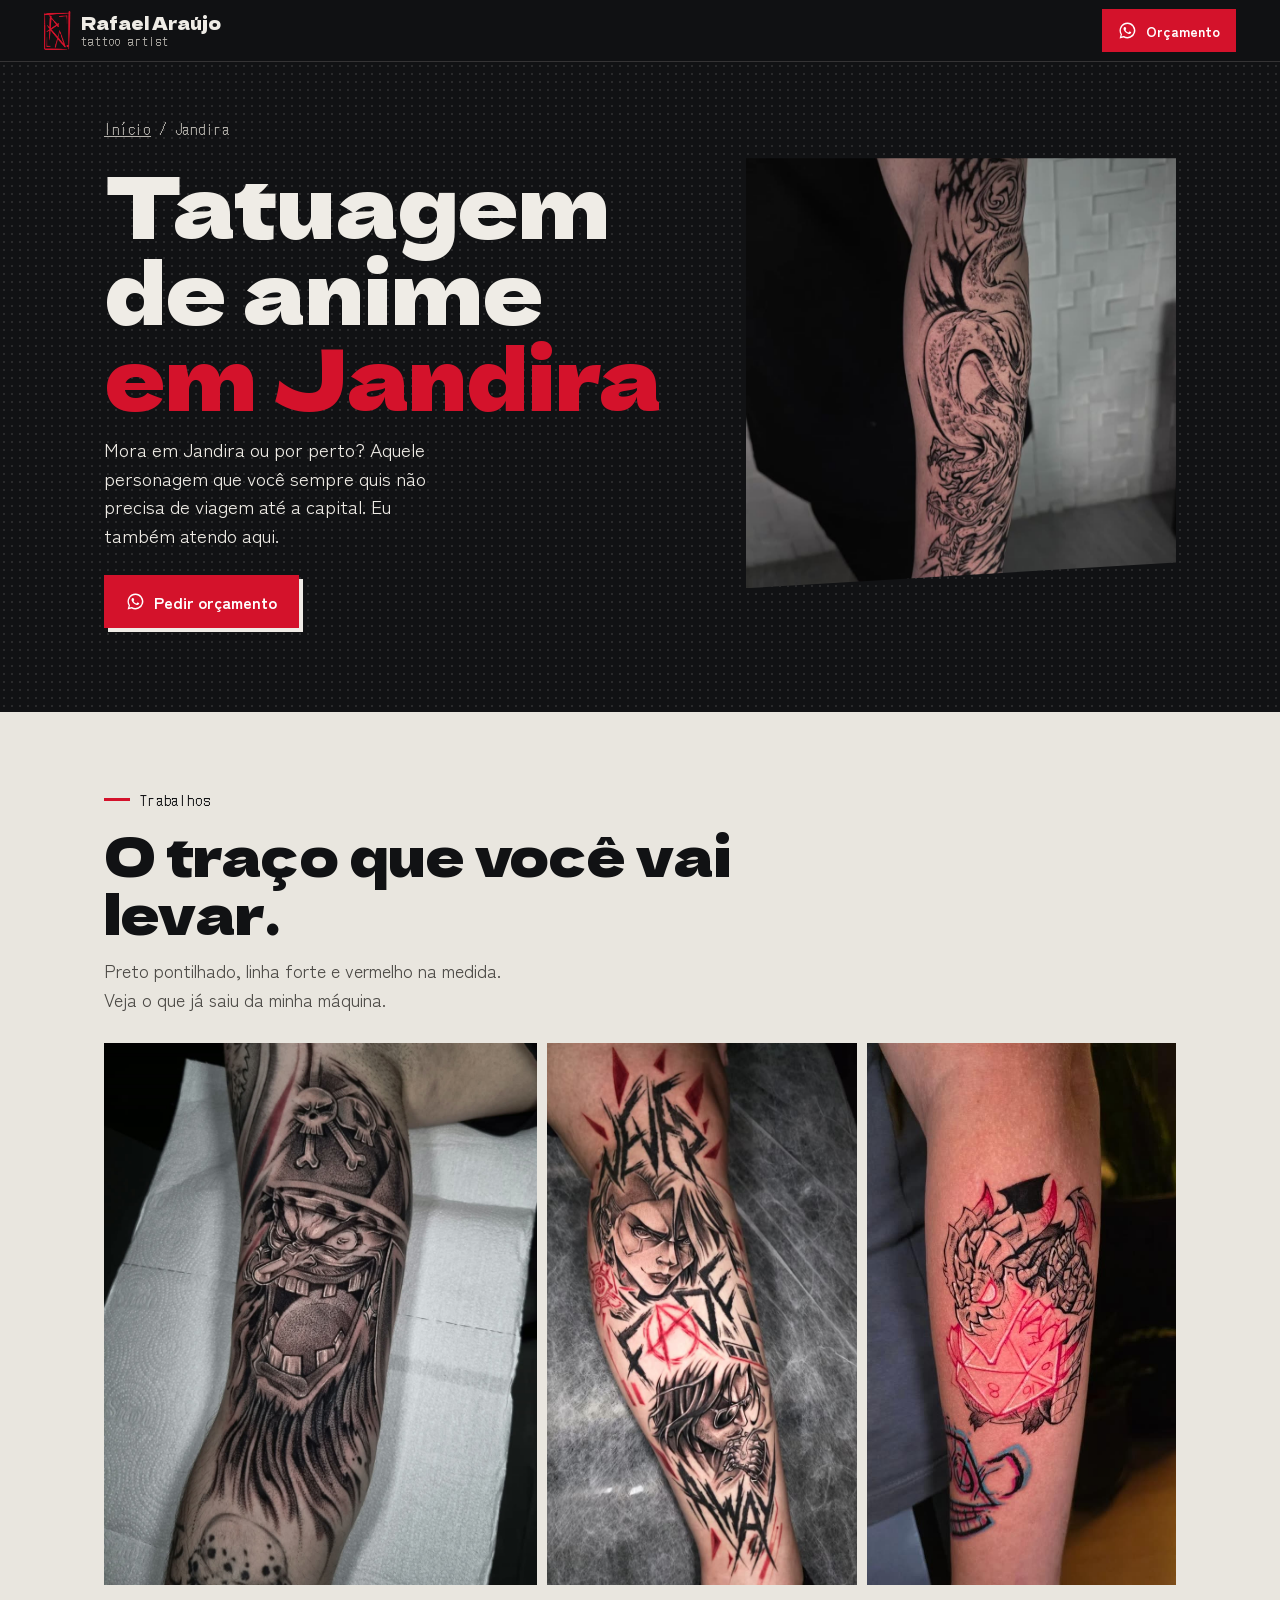
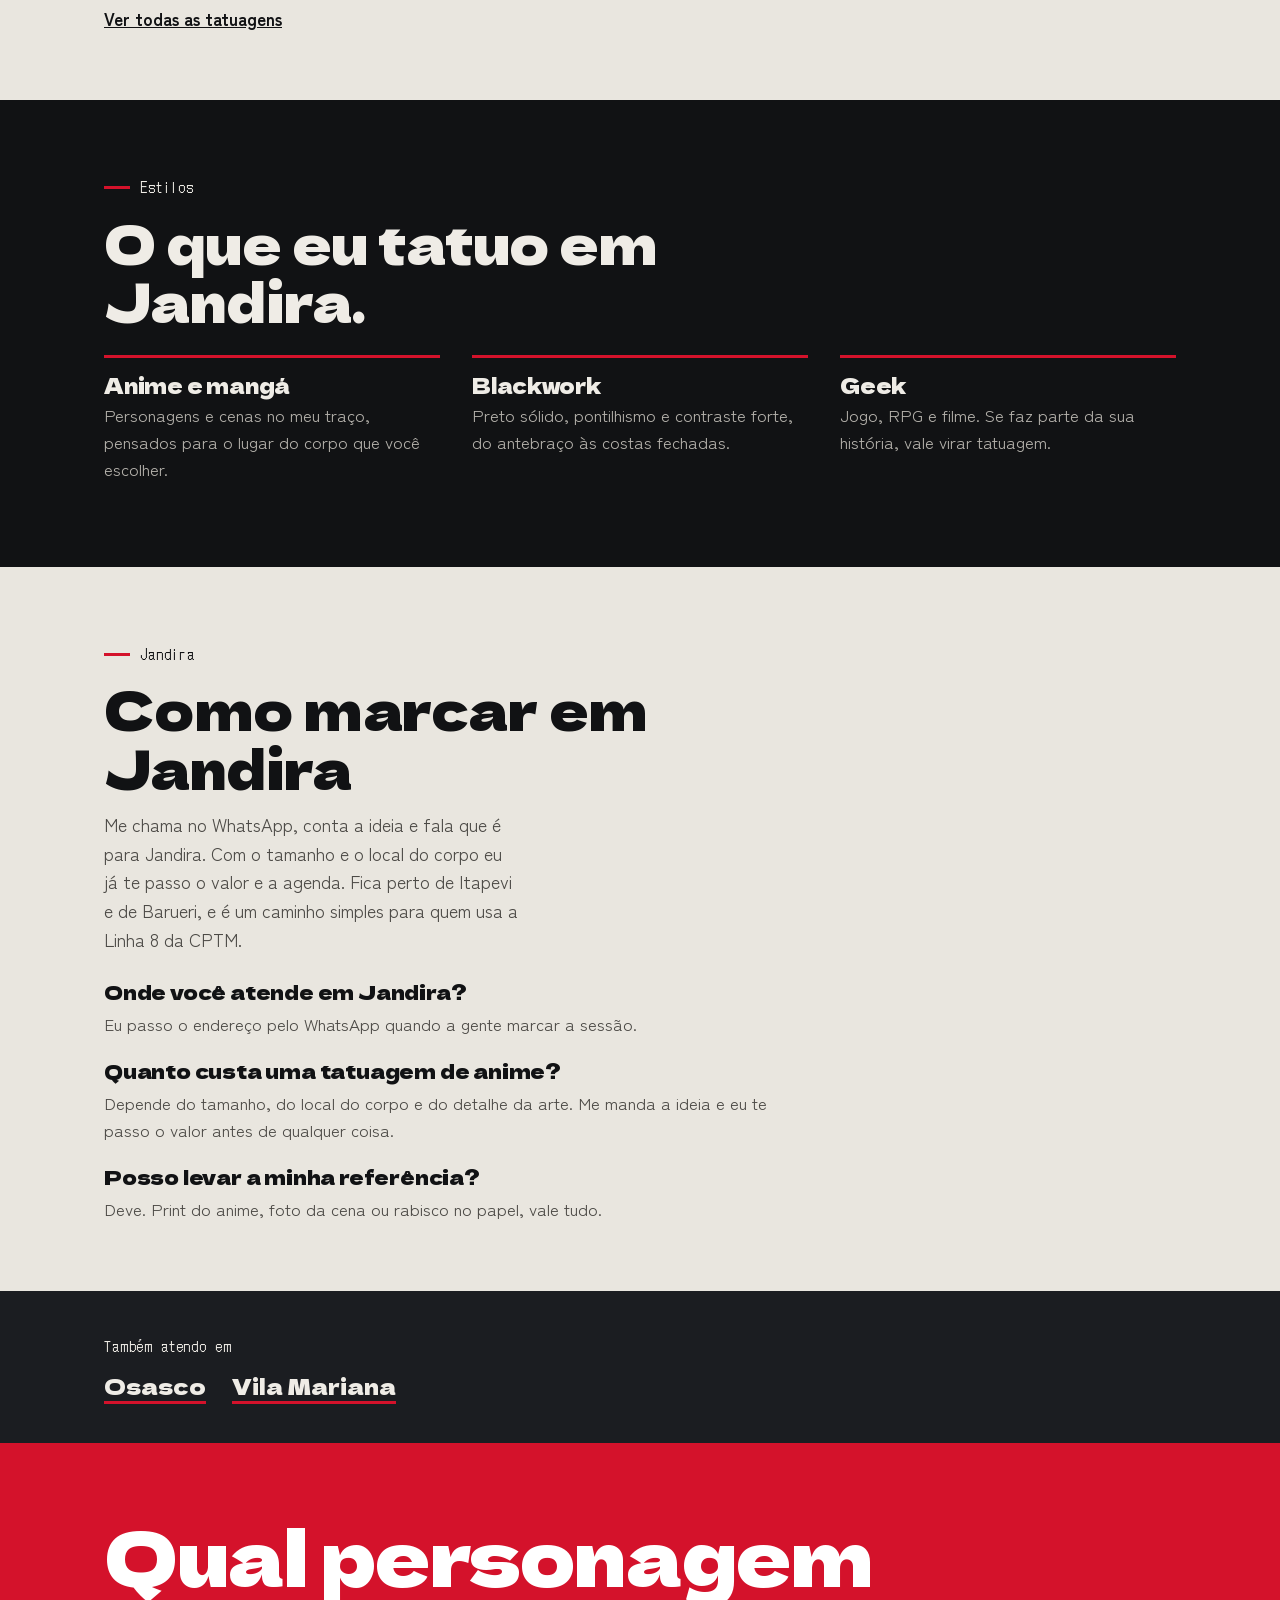
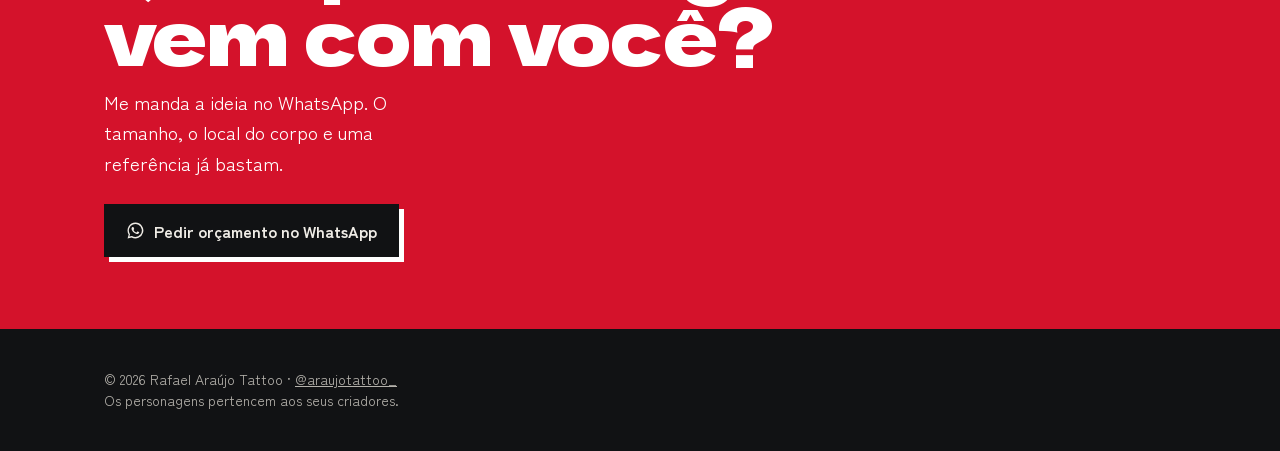
==== jandira/index.html @ 93a1cc13 "Adiciona SEO: páginas de cidade, dados estruturados e sitemap Co-Authored-By: Claude Opus 5.5 <norep" ====
<!doctype html>
<html lang="pt-BR">
<head>
<meta charset="utf-8">
<meta name="viewport" content="width=device-width, initial-scale=1, viewport-fit=cover">
<title>Tatuagem de Anime em Jandira | Rafael Araújo Tattoo</title>
<meta name="description" content="Tatuador de anime, blackwork e geek em Jandira, SP. Veja os trabalhos e peça seu orçamento pelo WhatsApp.">
<meta name="theme-color" content="#111214">
<meta name="robots" content="index,follow,max-image-preview:large">
<link rel="canonical" href="https://gabrie345.github.io/rafael-araujo-tattoo/jandira/">
<meta name="twitter:card" content="summary_large_image">
<meta property="og:locale" content="pt_BR">
<meta property="og:site_name" content="Rafael Araújo Tattoo">
<meta property="og:title" content="Tatuagem de Anime em Jandira | Rafael Araújo Tattoo">
<meta property="og:description" content="Tatuador de anime, blackwork e geek em Jandira, SP. Veja os trabalhos e peça seu orçamento pelo WhatsApp.">
<meta property="og:type" content="website">
<meta property="og:url" content="https://gabrie345.github.io/rafael-araujo-tattoo/jandira/">
<meta property="og:image:width" content="1200">
<meta property="og:image:height" content="630">
<meta property="og:image" content="https://gabrie345.github.io/rafael-araujo-tattoo/assets/og.jpg">
<link rel="icon" href="data:image/svg+xml,%3Csvg xmlns='http://www.w3.org/2000/svg' viewBox='0 0 40 56'%3E%3Crect width='40' height='56' fill='%23111214'/%3E%3Cpath d='M3 3H37V53H3ZM10 8V38M10 8L22 22 7 30M10 24L31 50M29 28L19 50M29 28L34 46' fill='none' stroke='%23D4122B' stroke-width='3.4' stroke-linecap='round' stroke-linejoin='round'/%3E%3C/svg%3E">
<link rel="preconnect" href="https://fonts.googleapis.com">
<link rel="preconnect" href="https://fonts.gstatic.com" crossorigin>
<link href="https://fonts.googleapis.com/css2?family=Dela+Gothic+One&family=DotGothic16&family=Zen+Kaku+Gothic+New:wght@400;700&display=swap" rel="stylesheet">
<link rel="stylesheet" href="../assets/cidade.css">
<script type="application/ld+json">[{"@context":"https://schema.org","@type":"TattooParlor","@id":"https://gabrie345.github.io/rafael-araujo-tattoo/jandira/#negocio","name":"Rafael Araújo Tattoo Jandira","url":"https://gabrie345.github.io/rafael-araujo-tattoo/jandira/","image":"https://gabrie345.github.io/rafael-araujo-tattoo/assets/og.jpg","description":"Tatuador de anime, blackwork e geek em Jandira, SP. Veja os trabalhos e peça seu orçamento pelo WhatsApp.","telephone":"+55-11-95864-4330","address":{"@type":"PostalAddress","addressLocality":"Jandira","addressRegion":"SP","addressCountry":"BR"},"areaServed":{"@type":"Place","name":"Jandira"},"sameAs":["https://www.instagram.com/araujotattoo_/"]},{"@context":"https://schema.org","@type":"BreadcrumbList","itemListElement":[{"@type":"ListItem","position":1,"name":"Início","item":"https://gabrie345.github.io/rafael-araujo-tattoo/"},{"@type":"ListItem","position":2,"name":"Jandira","item":"https://gabrie345.github.io/rafael-araujo-tattoo/jandira/"}]}]</script>
</head>
<body>
<a class="skip" href="#main">Pular para o conteúdo</a>
<header class="nav">
  <a class="brand" href="../" aria-label="Rafael Araújo Tattoo, início">
    <img src="../assets/selo.webp" alt="" width="395" height="569">
    <span>Rafael Araújo<small>tattoo artist</small></span>
  </a>
  <a class="btn btn-red btn-sm" href="https://wa.me/5511958644330?text=Oi%2C%20Rafael%21%20Vi%20seu%20site%20e%20quero%20um%20or%C3%A7amento%20em%20Jandira." target="_blank" rel="noopener"><svg viewBox="0 0 24 24" aria-hidden="true"><path fill="currentColor" d="M12 2a10 10 0 0 0-8.6 15.1L2 22l5-1.3A10 10 0 1 0 12 2Zm0 18.2c-1.6 0-3.1-.4-4.4-1.2l-.3-.2-3 .8.8-2.9-.2-.3A8.2 8.2 0 1 1 12 20.2Zm4.5-6.1c-.2-.1-1.5-.7-1.7-.8-.2-.1-.4-.1-.6.1l-.8 1c-.1.2-.3.2-.5.1a6.7 6.7 0 0 1-3.3-2.9c-.3-.4.2-.4.7-1.4.1-.2 0-.3 0-.4l-.8-1.8c-.2-.5-.4-.4-.6-.4h-.5c-.2 0-.4.1-.6.3-.2.2-.8.8-.8 2s.8 2.3 1 2.5c.1.2 1.6 2.5 4 3.5 1.5.6 2 .7 2.8.6.4-.1 1.5-.6 1.7-1.2.2-.6.2-1.1.1-1.2l-.4-.2Z"/></svg>Orçamento</a>
</header>

<main id="main" tabindex="-1">
<section class="topo">
  <div class="wrap topo-grid">
    <div>
      <nav class="migalha mono" aria-label="Você está em"><a href="../">Início</a> / Jandira</nav>
      <h1>Tatuagem de anime <em>em Jandira</em></h1>
      <p class="lead">Mora em Jandira ou por perto? Aquele personagem que você sempre quis não precisa de viagem até a capital. Eu também atendo aqui.</p>
      <a class="btn btn-red" href="https://wa.me/5511958644330?text=Oi%2C%20Rafael%21%20Vi%20seu%20site%20e%20quero%20um%20or%C3%A7amento%20em%20Jandira." target="_blank" rel="noopener"><svg viewBox="0 0 24 24" aria-hidden="true"><path fill="currentColor" d="M12 2a10 10 0 0 0-8.6 15.1L2 22l5-1.3A10 10 0 1 0 12 2Zm0 18.2c-1.6 0-3.1-.4-4.4-1.2l-.3-.2-3 .8.8-2.9-.2-.3A8.2 8.2 0 1 1 12 20.2Zm4.5-6.1c-.2-.1-1.5-.7-1.7-.8-.2-.1-.4-.1-.6.1l-.8 1c-.1.2-.3.2-.5.1a6.7 6.7 0 0 1-3.3-2.9c-.3-.4.2-.4.7-1.4.1-.2 0-.3 0-.4l-.8-1.8c-.2-.5-.4-.4-.6-.4h-.5c-.2 0-.4.1-.6.3-.2.2-.8.8-.8 2s.8 2.3 1 2.5c.1.2 1.6 2.5 4 3.5 1.5.6 2 .7 2.8.6.4-.1 1.5-.6 1.7-1.2.2-.6.2-1.1.1-1.2l-.4-.2Z"/></svg>Pedir orçamento</a>
    </div>
    <div class="topo-foto"><img src="../assets/tattoo-dragao.jpg" alt="Tatuagem de dragão em linhas pretas no antebraço, feita por Rafael Araújo" width="1000" height="1186" fetchpriority="high"></div>
  </div>
</section>

<section class="sec papel">
  <div class="wrap">
    <span class="cap">Trabalhos</span>
    <h2>O traço que você vai levar.</h2>
    <p class="texto">Preto pontilhado, linha forte e vermelho na medida. Veja o que já saiu da minha máquina.</p>
    <div class="fotos">
      <a href="../assets/tattoo-capitao.jpg"><img src="../assets/tattoo-capitao.jpg" alt="Tatuagem de anime em pontilhismo no braço, feita por Rafael Araújo" width="1000" height="1250" loading="lazy"></a>
      <a href="../assets/tattoo-perna.jpg"><img src="../assets/tattoo-perna.jpg" alt="Tatuagem de anime na perna, em preto e vermelho, feita por Rafael Araújo" width="1000" height="1156" loading="lazy"></a>
      <a href="../assets/tattoo-dado.jpg"><img src="../assets/tattoo-dado.jpg" alt="Tatuagem geek de dragão com dado de RPG no antebraço, feita por Rafael Araújo" width="1000" height="1000" loading="lazy"></a>
    </div>
    <a class="ver" href="../#tatuagens">Ver todas as tatuagens</a>
  </div>
</section>

<section class="sec">
  <div class="wrap">
    <span class="cap">Estilos</span>
    <h2>O que eu tatuo em Jandira.</h2>
    <div class="estilos">
      <div><h3>Anime e mangá</h3><p>Personagens e cenas no meu traço, pensados para o lugar do corpo que você escolher.</p></div>
      <div><h3>Blackwork</h3><p>Preto sólido, pontilhismo e contraste forte, do antebraço às costas fechadas.</p></div>
      <div><h3>Geek</h3><p>Jogo, RPG e filme. Se faz parte da sua história, vale virar tatuagem.</p></div>
    </div>
  </div>
</section>

<section class="sec papel">
  <div class="wrap">
    <span class="cap">Jandira</span>
    <h2>Como marcar em Jandira</h2>
    <p class="texto">Me chama no WhatsApp, conta a ideia e fala que é para Jandira. Com o tamanho e o local do corpo eu já te passo o valor e a agenda. Fica perto de Itapevi e de Barueri, e é um caminho simples para quem usa a Linha 8 da CPTM.</p>
    <div class="faq">
      <div><h3>Onde você atende em Jandira?</h3><p>Eu passo o endereço pelo WhatsApp quando a gente marcar a sessão.</p></div>
      <div><h3>Quanto custa uma tatuagem de anime?</h3><p>Depende do tamanho, do local do corpo e do detalhe da arte. Me manda a ideia e eu te passo o valor antes de qualquer coisa.</p></div>
      <div><h3>Posso levar a minha referência?</h3><p>Deve. Print do anime, foto da cena ou rabisco no papel, vale tudo.</p></div>
    </div>
  </div>
</section>

<section class="outras">
  <div class="wrap">
    <span class="mono">Também atendo em</span>
    <ul><li><a href="../osasco/">Osasco</a></li><li><a href="../vila-mariana/">Vila Mariana</a></li></ul>
  </div>
</section>

<section class="cta">
  <div class="wrap">
    <h2>Qual personagem vem com você?</h2>
    <p>Me manda a ideia no WhatsApp. O tamanho, o local do corpo e uma referência já bastam.</p>
    <a class="btn btn-ink" href="https://wa.me/5511958644330?text=Oi%2C%20Rafael%21%20Vi%20seu%20site%20e%20quero%20um%20or%C3%A7amento%20em%20Jandira." target="_blank" rel="noopener"><svg viewBox="0 0 24 24" aria-hidden="true"><path fill="currentColor" d="M12 2a10 10 0 0 0-8.6 15.1L2 22l5-1.3A10 10 0 1 0 12 2Zm0 18.2c-1.6 0-3.1-.4-4.4-1.2l-.3-.2-3 .8.8-2.9-.2-.3A8.2 8.2 0 1 1 12 20.2Zm4.5-6.1c-.2-.1-1.5-.7-1.7-.8-.2-.1-.4-.1-.6.1l-.8 1c-.1.2-.3.2-.5.1a6.7 6.7 0 0 1-3.3-2.9c-.3-.4.2-.4.7-1.4.1-.2 0-.3 0-.4l-.8-1.8c-.2-.5-.4-.4-.6-.4h-.5c-.2 0-.4.1-.6.3-.2.2-.8.8-.8 2s.8 2.3 1 2.5c.1.2 1.6 2.5 4 3.5 1.5.6 2 .7 2.8.6.4-.1 1.5-.6 1.7-1.2.2-.6.2-1.1.1-1.2l-.4-.2Z"/></svg>Pedir orçamento no WhatsApp</a>
  </div>
</section>
</main>

<footer>
  <div class="wrap">
    <small>© 2026 Rafael Araújo Tattoo · <a href="https://www.instagram.com/araujotattoo_/" target="_blank" rel="noopener">@araujotattoo_</a><br>Os personagens pertencem aos seus criadores.</small>
  </div>
</footer>
<a class="btn btn-red fab" href="https://wa.me/5511958644330?text=Oi%2C%20Rafael%21%20Vi%20seu%20site%20e%20quero%20um%20or%C3%A7amento%20em%20Jandira." target="_blank" rel="noopener" tabindex="-1" aria-hidden="true"><svg viewBox="0 0 24 24" aria-hidden="true"><path fill="currentColor" d="M12 2a10 10 0 0 0-8.6 15.1L2 22l5-1.3A10 10 0 1 0 12 2Zm0 18.2c-1.6 0-3.1-.4-4.4-1.2l-.3-.2-3 .8.8-2.9-.2-.3A8.2 8.2 0 1 1 12 20.2Zm4.5-6.1c-.2-.1-1.5-.7-1.7-.8-.2-.1-.4-.1-.6.1l-.8 1c-.1.2-.3.2-.5.1a6.7 6.7 0 0 1-3.3-2.9c-.3-.4.2-.4.7-1.4.1-.2 0-.3 0-.4l-.8-1.8c-.2-.5-.4-.4-.6-.4h-.5c-.2 0-.4.1-.6.3-.2.2-.8.8-.8 2s.8 2.3 1 2.5c.1.2 1.6 2.5 4 3.5 1.5.6 2 .7 2.8.6.4-.1 1.5-.6 1.7-1.2.2-.6.2-1.1.1-1.2l-.4-.2Z"/></svg>Pedir orçamento</a>
</body>
</html>
---- assets/cidade.css ----
:root{
  --ink:#111214;--panel:#1B1D21;--paper:#E9E6DF;--accent:#D4122B;--accent-hover:#B00E23;
  --on-ink:#EFECE6;--on-ink-2:#B4B1AB;--on-paper-2:#4C4A46;--hair-ink:rgba(239,236,230,.16);--hair-paper:rgba(17,18,20,.18);
  --ease-out:cubic-bezier(.16,1,.3,1);--ease-soft:cubic-bezier(.45,0,.2,1);
  --f-display:'Dela Gothic One','Arial Black',system-ui,sans-serif;
  --f-text:'Zen Kaku Gothic New',ui-sans-serif,system-ui,sans-serif;
  --f-mono:'DotGothic16',ui-monospace,monospace;
  --gutter:18px;
}
*{box-sizing:border-box;margin:0}
html{overflow-x:hidden;overflow-x:clip;-webkit-text-size-adjust:100%;scroll-behavior:smooth;background:var(--ink)}
body{overflow-x:hidden;overflow-x:clip;background:var(--ink);color:var(--on-ink);font-family:var(--f-text);font-size:17px;line-height:1.6;-webkit-font-smoothing:antialiased}
img{display:block;max-width:100%;height:auto}
a{color:inherit}
h1,h2,h3{font-family:var(--f-display);font-weight:400;letter-spacing:-.01em;line-height:1.08}
.skip{position:fixed;left:12px;top:-70px;z-index:100;background:var(--accent);color:#fff;padding:10px 16px;transition:top .3s var(--ease-out)}
.skip:focus{top:12px}
:focus-visible{outline:3px solid var(--accent);outline-offset:3px}
.wrap{max-width:1160px;margin:0 auto;padding:0 var(--gutter)}
.mono{font-family:var(--f-mono);font-size:14px;letter-spacing:.06em}

.nav{position:sticky;top:0;z-index:40;display:flex;align-items:center;justify-content:space-between;padding:9px var(--gutter);padding-top:max(9px,env(safe-area-inset-top));background:rgba(17,18,20,.92);backdrop-filter:blur(10px);-webkit-backdrop-filter:blur(10px);border-bottom:1px solid var(--hair-ink)}
.brand{display:flex;align-items:center;gap:10px;text-decoration:none}
.brand img{width:27px;height:39px}
.brand span{font-family:var(--f-display);font-size:15px;line-height:1.05}
.brand small{display:block;font-family:var(--f-mono);font-size:12px;letter-spacing:.08em;color:var(--on-ink-2);margin-top:3px}

.btn{display:inline-flex;align-items:center;justify-content:center;gap:9px;font:700 16px/1 var(--f-text);text-decoration:none;padding:15px 20px;border:2px solid transparent;cursor:pointer;transition:background-color .3s var(--ease-soft),transform .35s var(--ease-out),box-shadow .35s var(--ease-out)}
.btn svg{width:19px;height:19px;flex:none}
.btn:active{transform:translate(2px,2px)}
.btn-red{background:var(--accent);color:#fff;box-shadow:4px 4px 0 var(--on-ink)}
.btn-red:hover{background:var(--accent-hover);transform:translate(-1px,-1px);box-shadow:6px 6px 0 var(--on-ink)}
.btn-ink{background:var(--ink);color:var(--on-ink);box-shadow:5px 5px 0 #fff}
.btn-ink:hover{transform:translate(-1px,-1px);box-shadow:7px 7px 0 #fff}
.btn-sm{padding:10px 14px;font-size:14px;box-shadow:none}
.btn-sm:hover{box-shadow:none;transform:none}
@media (pointer:coarse){.btn{min-height:44px}}

.topo{padding:30px 0 56px;background-image:radial-gradient(rgba(239,236,230,.11) 1.1px,transparent 1.5px);background-size:8px 8px}
.migalha{color:var(--on-ink-2);margin-bottom:20px}
.migalha a{color:var(--on-ink-2)}
.topo h1{font-size:clamp(40px,11.4vw,84px);line-height:1.02}
.topo h1 em{font-style:normal;color:var(--accent)}
.lead{font-size:19px;line-height:1.5;margin-top:18px;max-width:38ch}
.topo .btn{margin-top:26px}
.topo-grid{display:grid;gap:34px}
.topo-foto{clip-path:polygon(0 0,100% 0,100% 94%,0 100%)}
.topo-foto img{width:100%;aspect-ratio:1/1;object-fit:cover}

.sec{padding:68px 0}
.papel{background:var(--paper);color:var(--ink)}
.cap{display:inline-flex;align-items:center;gap:10px;font-family:var(--f-mono);font-size:14px;letter-spacing:.06em;margin-bottom:14px}
.cap::before{content:"";width:26px;height:3px;background:var(--accent)}
.sec h2{font-size:clamp(30px,8vw,54px);max-width:14em}
.texto{margin-top:14px;max-width:46ch;font-size:18px}
.papel .texto{color:var(--on-paper-2)}

.fotos{display:grid;grid-template-columns:1fr 1fr;gap:8px;margin-top:30px}
.fotos a{display:block;overflow:hidden;background:var(--ink)}
.fotos a:first-child{grid-column:span 2}
.fotos img{width:100%;height:100%;object-fit:cover;aspect-ratio:4/5;transition:transform .9s var(--ease-out)}
.fotos a:first-child img{aspect-ratio:16/11}
.fotos a:hover img{transform:scale(1.04)}
.ver{display:inline-block;margin-top:20px;font-weight:700}

.estilos{display:grid;gap:0;margin-top:26px;border-top:2px solid var(--hair-ink)}
.estilos div{padding:16px 0;border-bottom:1px solid var(--hair-ink)}
.estilos h3{font-size:21px}
.estilos p{color:var(--on-ink-2);margin-top:4px;max-width:52ch}

.faq{margin-top:26px;display:grid;gap:22px;max-width:680px}
.faq h3{font-size:20px;line-height:1.2}
.faq p{color:var(--on-paper-2);margin-top:6px}

.outras{padding:40px 0;background:var(--panel)}
.outras ul{list-style:none;padding:0;display:flex;flex-wrap:wrap;gap:12px 26px;margin-top:10px}
.outras a{font-family:var(--f-display);font-size:22px;text-decoration:none;background:linear-gradient(var(--accent),var(--accent)) 0 100%/100% 3px no-repeat;padding-bottom:3px}

.cta{background:var(--accent);color:#fff;padding:72px 0}
.cta h2{font-size:clamp(36px,10vw,76px);line-height:1.04;max-width:10.5em}
.cta p{font-size:19px;max-width:32ch;margin:14px 0 26px}

footer{padding:40px 0 calc(100px + env(safe-area-inset-bottom));background:var(--ink)}
footer small{color:var(--on-ink-2);font-size:14px;line-height:1.5;display:block}
footer a{color:var(--on-ink-2)}

.fab{position:fixed;left:var(--gutter);right:calc(var(--gutter) + 4px);bottom:max(14px,env(safe-area-inset-bottom));z-index:30}

@media (min-width:900px){
  :root{--gutter:44px}
  .brand span{font-size:17px}
  .topo{padding:56px 0 84px}
  .topo-grid{grid-template-columns:1.15fr .85fr;align-items:center;gap:60px}
  .fotos{grid-template-columns:1.4fr 1fr 1fr;gap:10px}
  .fotos a:first-child{grid-column:auto}
  .fotos img,.fotos a:first-child img{aspect-ratio:4/5}
  .estilos{grid-template-columns:repeat(3,1fr);gap:32px;border-top:0}
  .estilos div{border-top:3px solid var(--accent);border-bottom:0}
  .fab{display:none}
  footer{padding-bottom:40px}
}
@media (prefers-reduced-motion:reduce){
  *,*::before,*::after{animation:none!important;transition:none!important;scroll-behavior:auto!important}
}
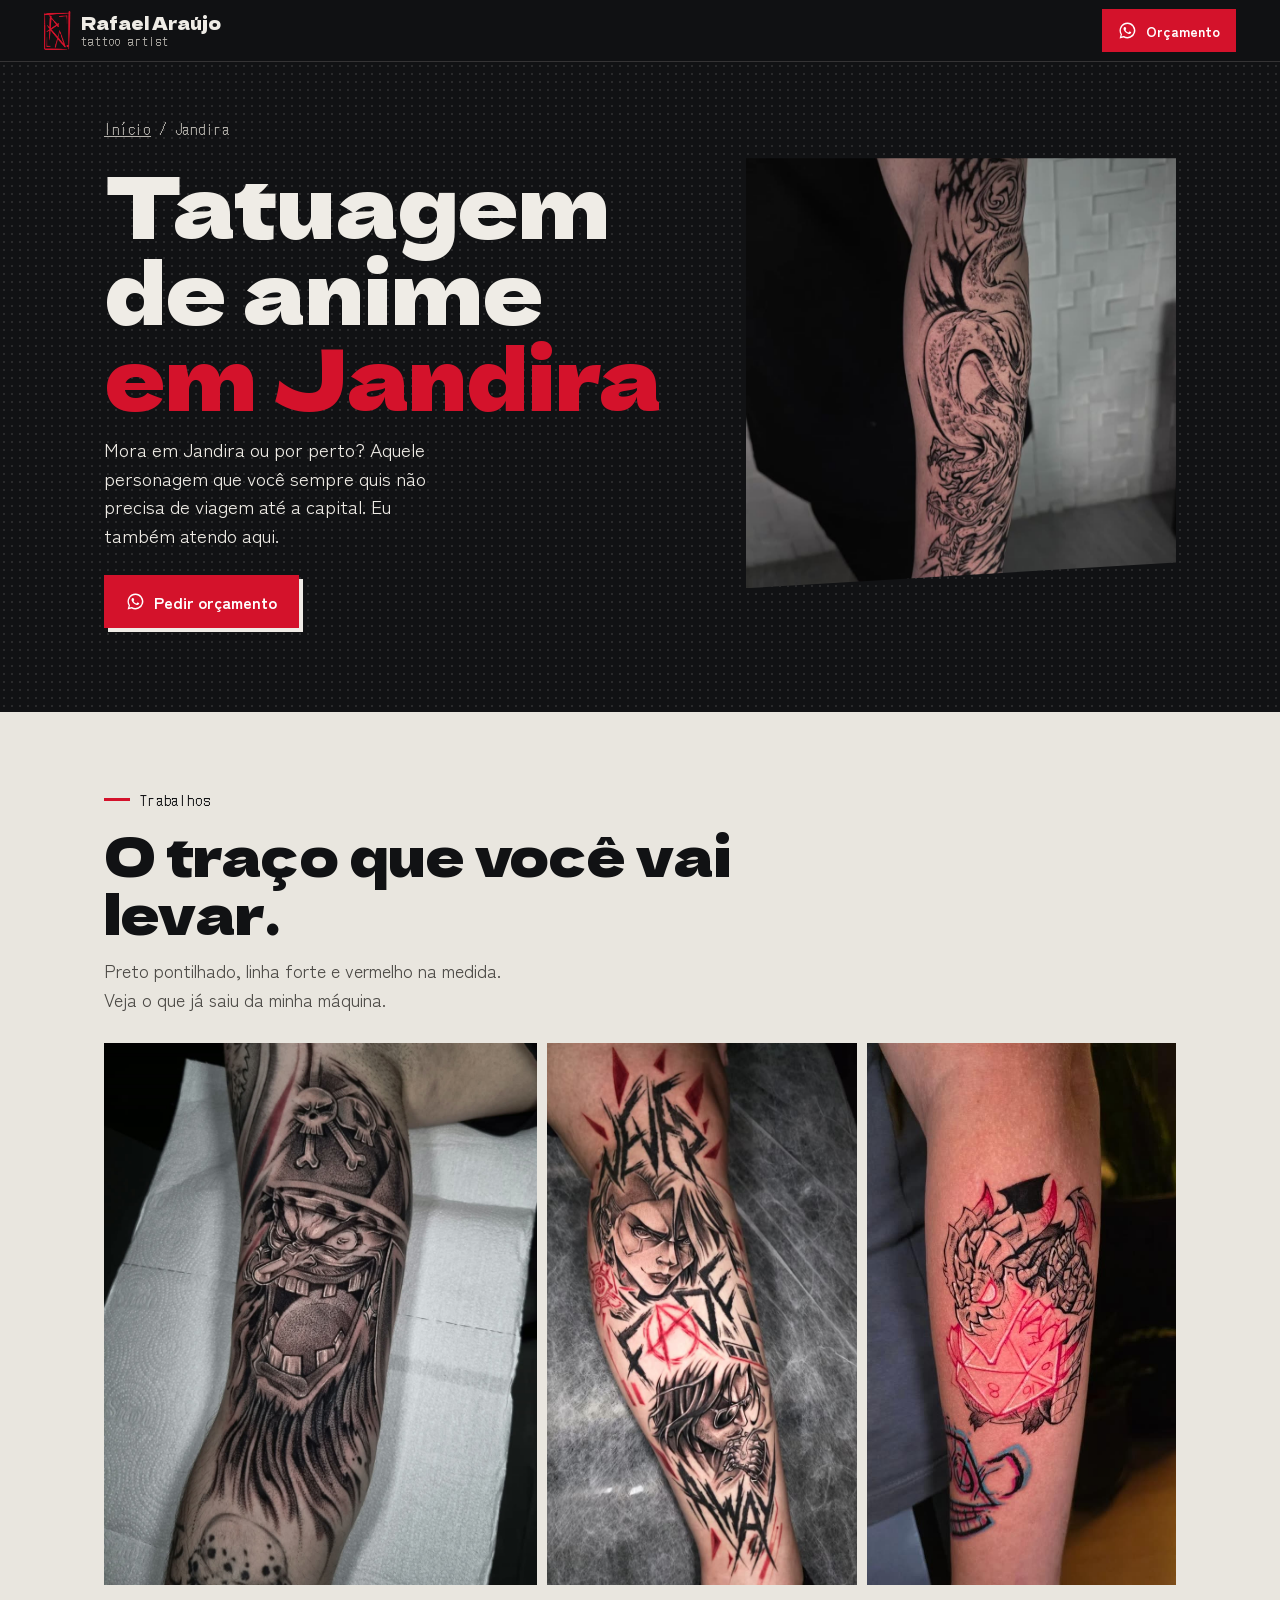
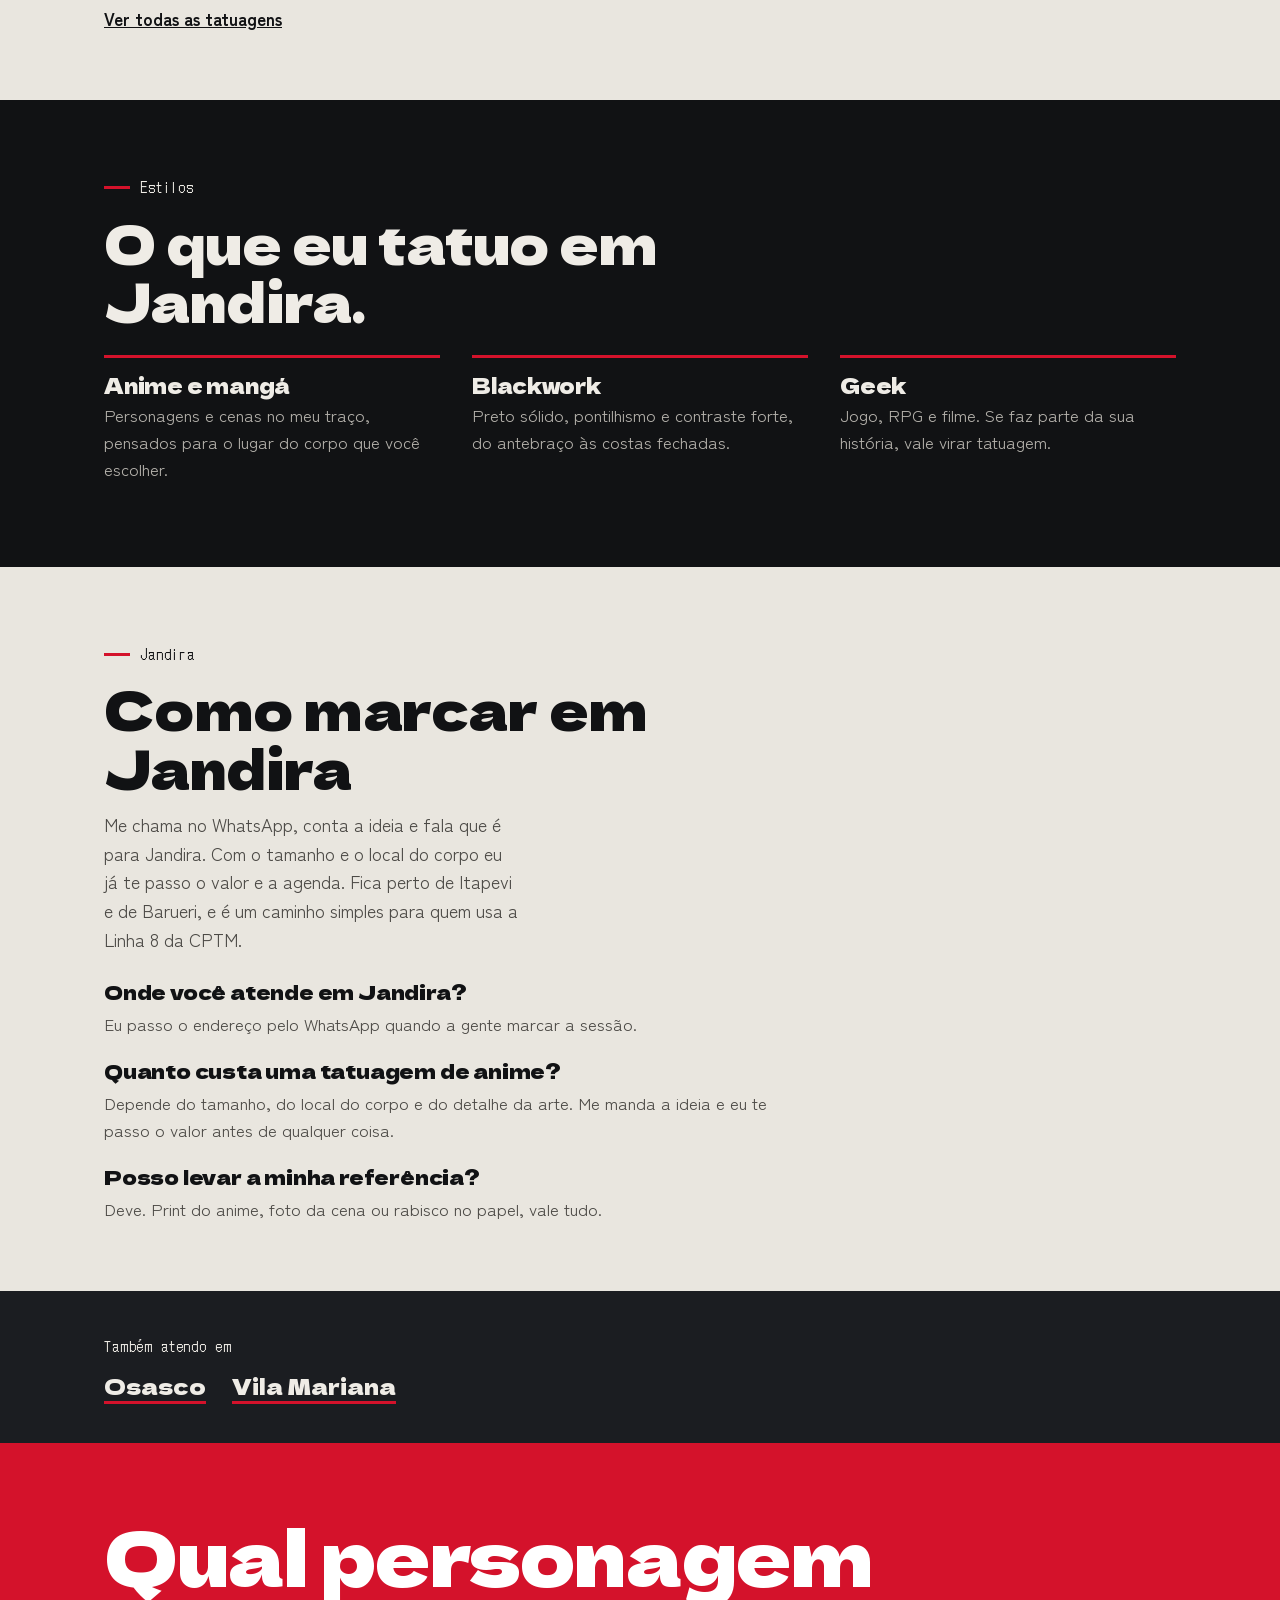
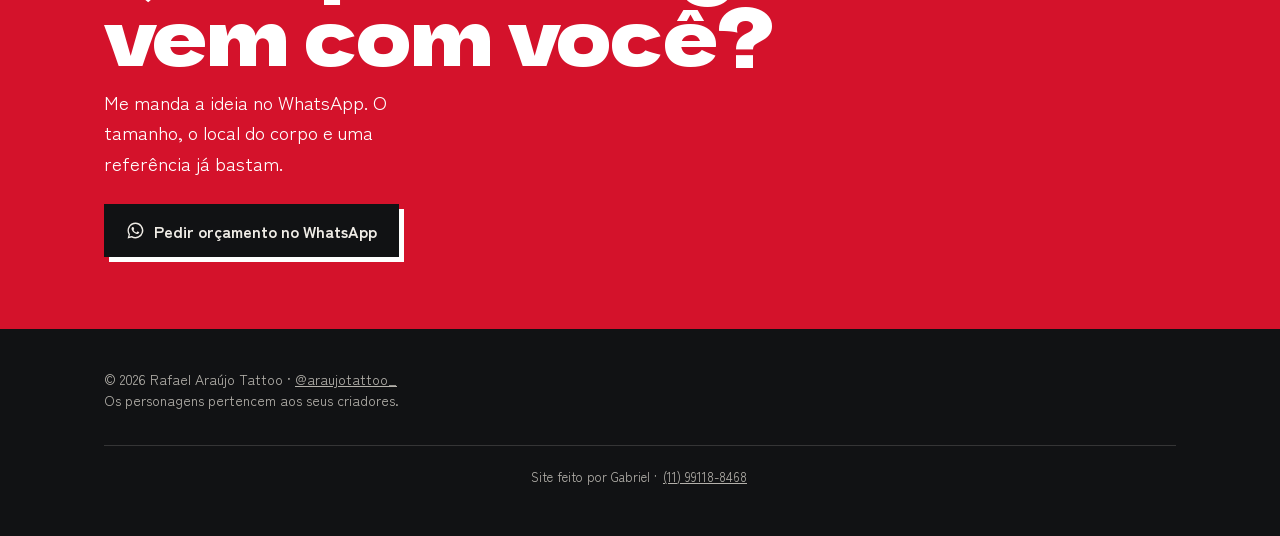
==== commit f655e320: "Adiciona crédito de quem fez o site no rodapé Co-Authored-By: Claude Opus 5.5 <noreply@anthropic.com" ====
--- a/jandira/index.html
+++ b/jandira/index.html
@@ -106,6 +106,7 @@
 <footer>
   <div class="wrap">
     <small>© 2026 Rafael Araújo Tattoo · <a href="https://www.instagram.com/araujotattoo_/" target="_blank" rel="noopener">@araujotattoo_</a><br>Os personagens pertencem aos seus criadores.</small>
+    <p class="credito">Site feito por Gabriel · <a href="https://wa.me/5511991188468?text=Oi%2C%20Gabriel!%20Vi%20o%20site%20do%20Rafael%20Ara%C3%BAjo%20e%20quero%20um%20site%20tamb%C3%A9m." target="_blank" rel="noopener">(11) 99118-8468</a></p>
   </div>
 </footer>
 <a class="btn btn-red fab" href="https://wa.me/5511958644330?text=Oi%2C%20Rafael%21%20Vi%20seu%20site%20e%20quero%20um%20or%C3%A7amento%20em%20Jandira." target="_blank" rel="noopener" tabindex="-1" aria-hidden="true"><svg viewBox="0 0 24 24" aria-hidden="true"><path fill="currentColor" d="M12 2a10 10 0 0 0-8.6 15.1L2 22l5-1.3A10 10 0 1 0 12 2Zm0 18.2c-1.6 0-3.1-.4-4.4-1.2l-.3-.2-3 .8.8-2.9-.2-.3A8.2 8.2 0 1 1 12 20.2Zm4.5-6.1c-.2-.1-1.5-.7-1.7-.8-.2-.1-.4-.1-.6.1l-.8 1c-.1.2-.3.2-.5.1a6.7 6.7 0 0 1-3.3-2.9c-.3-.4.2-.4.7-1.4.1-.2 0-.3 0-.4l-.8-1.8c-.2-.5-.4-.4-.6-.4h-.5c-.2 0-.4.1-.6.3-.2.2-.8.8-.8 2s.8 2.3 1 2.5c.1.2 1.6 2.5 4 3.5 1.5.6 2 .7 2.8.6.4-.1 1.5-.6 1.7-1.2.2-.6.2-1.1.1-1.2l-.4-.2Z"/></svg>Pedir orçamento</a>
--- a/assets/cidade.css
+++ b/assets/cidade.css
@@ -84,6 +84,8 @@
 footer small{color:var(--on-ink-2);font-size:14px;line-height:1.5;display:block}
 footer a{color:var(--on-ink-2)}
 
+.credito{margin-top:34px;padding-top:12px;border-top:1px solid var(--hair-ink);text-align:center;color:var(--on-ink-2);font-size:13px;line-height:1.4}
+.credito a{display:inline-block;padding:10px 2px;color:var(--on-ink-2)}
 .fab{position:fixed;left:var(--gutter);right:calc(var(--gutter) + 4px);bottom:max(14px,env(safe-area-inset-bottom));z-index:30}
 
 @media (min-width:900px){
